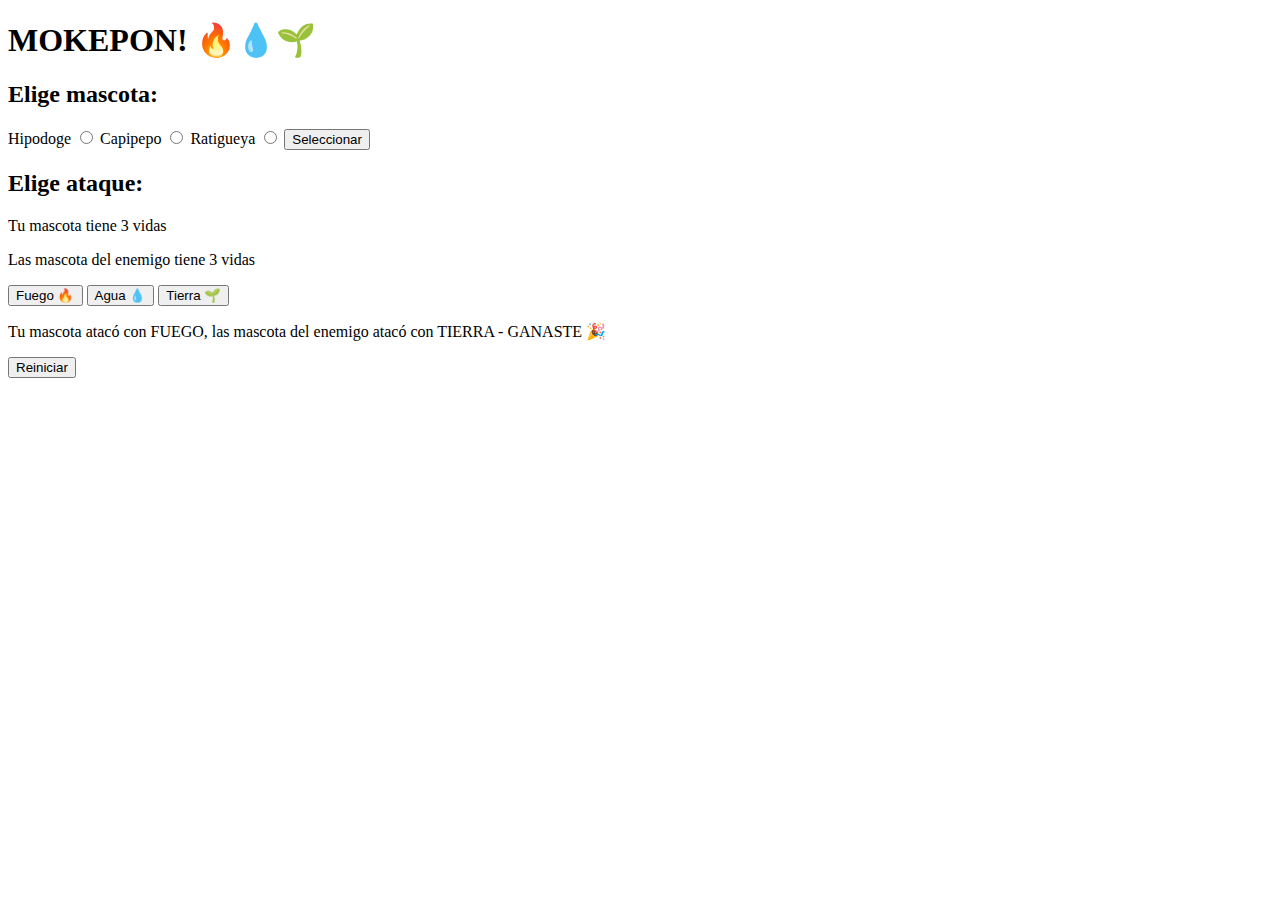
==== mokepon/index.html @ 8ae4eb19 "Eligiendo mokepon para el jugador y el jugadoe enemigo" ====
<!DOCTYPE html>
<html lang="en">
<head>
    <meta charset="UTF-8">
    <meta http-equiv="X-UA-Compatible" content="IE=edge">
    <meta name="viewport" content="width=device-width, initial-scale=1.0">
    <title>MOKEPON!</title>
</head>
<body>
    <h1>MOKEPON! 🔥💧🌱 </h1>
    <section id ="seleccionar-mascota">
        <h2>Elige mascota:</h2>
        <label for="hipodoge">Hipodoge</label>
        <input type="radio" name="mascota" id="hipodoge" />
        <label for="capipepo">Capipepo</label>
        <input type="radio" name="mascota" id="capipepo" />
        <label for="ratigueya">Ratigueya</label>
        <input type="radio" name="mascota" id="ratigueya" />
        <button id="boton-mascota">Seleccionar</button>
    </section>
    <section id="seleccionar-ataque">
            <h2>Elige ataque:</h2>
        <p>Tu mascota <span id="mascota-jugador"></span> tiene <span>3</span> vidas</p>
        <p>Las mascota <span id="mascota-enemigo"></span> del enemigo tiene <span>3</span> vidas</p>
        <button id="boton-fuego">Fuego 🔥</button>
        <button id="boton-agua">Agua 💧</button>
        <button id="boton-tierra">Tierra 🌱</button>
        </p>
    </section>
    <section id="mensajes">
        <p>Tu mascota atacó con FUEGO, las mascota del enemigo atacó con TIERRA - GANASTE 🎉</p>
    </section>
    <section id="reiniciar">
        <button id="boton-reiniciar">Reiniciar</button>
    </section>
    <script src="./js/main.js"></script>
</body>
</html>
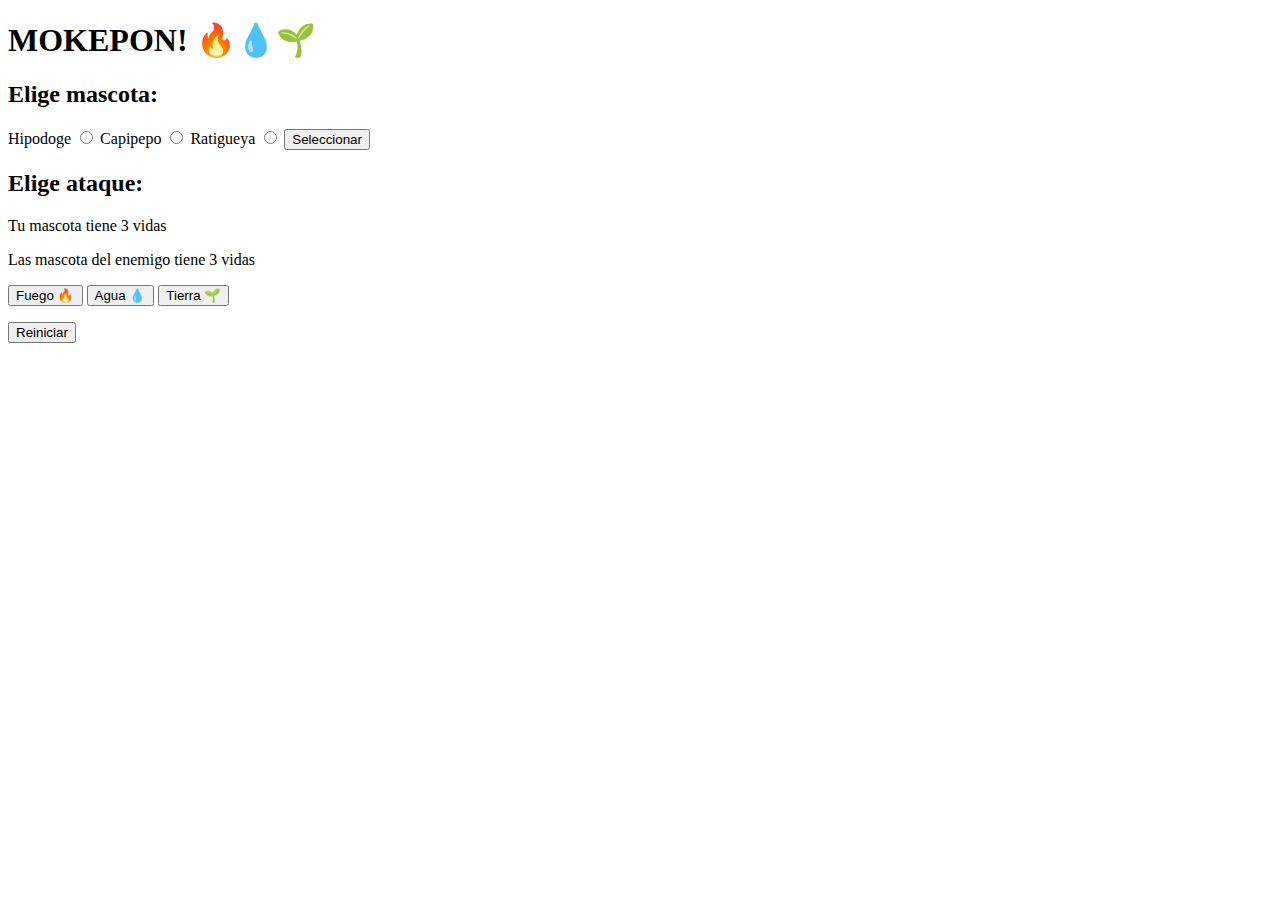
==== commit 50e96788: "Definiendo ataque del juegador y jugador enemigo" ====
--- a/mokepon/index.html
+++ b/mokepon/index.html
@@ -28,7 +28,6 @@
         </p>
     </section>
     <section id="mensajes">
-        <p>Tu mascota atacó con FUEGO, las mascota del enemigo atacó con TIERRA - GANASTE 🎉</p>
     </section>
     <section id="reiniciar">
         <button id="boton-reiniciar">Reiniciar</button>
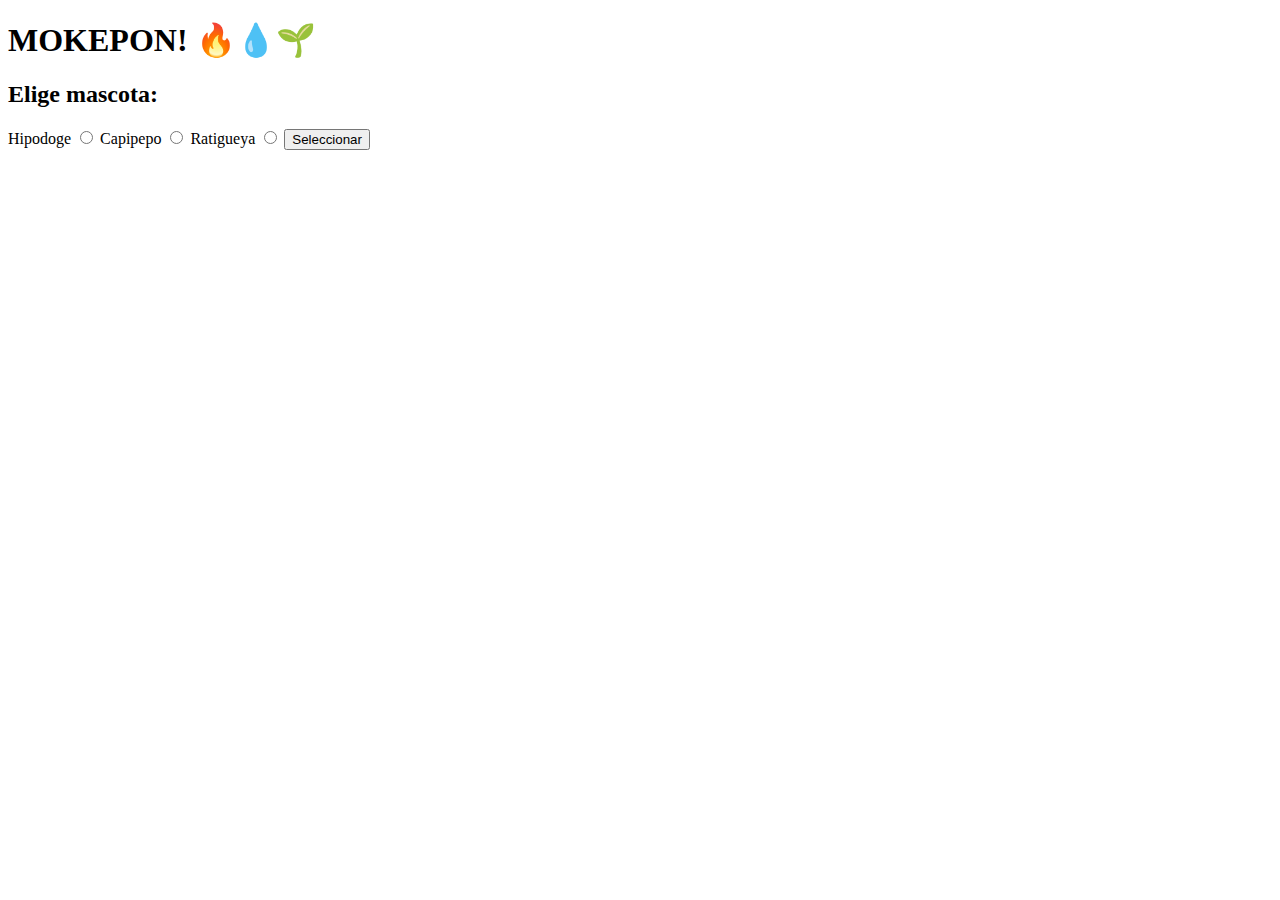
==== commit 8d73766e: "Ocultando secciones del juego" ====
--- a/mokepon/index.html
+++ b/mokepon/index.html
@@ -20,8 +20,8 @@
     </section>
     <section id="seleccionar-ataque">
             <h2>Elige ataque:</h2>
-        <p>Tu mascota <span id="mascota-jugador"></span> tiene <span>3</span> vidas</p>
-        <p>Las mascota <span id="mascota-enemigo"></span> del enemigo tiene <span>3</span> vidas</p>
+        <p>Tu mascota <span id="mascota-jugador"></span> tiene <span id="vidas-jugador">3</span> vidas</p>
+        <p>Las mascota <span id="mascota-enemigo"></span> del enemigo tiene <span id="vidas-enemigo">3</span> vidas</p>
         <button id="boton-fuego">Fuego 🔥</button>
         <button id="boton-agua">Agua 💧</button>
         <button id="boton-tierra">Tierra 🌱</button>
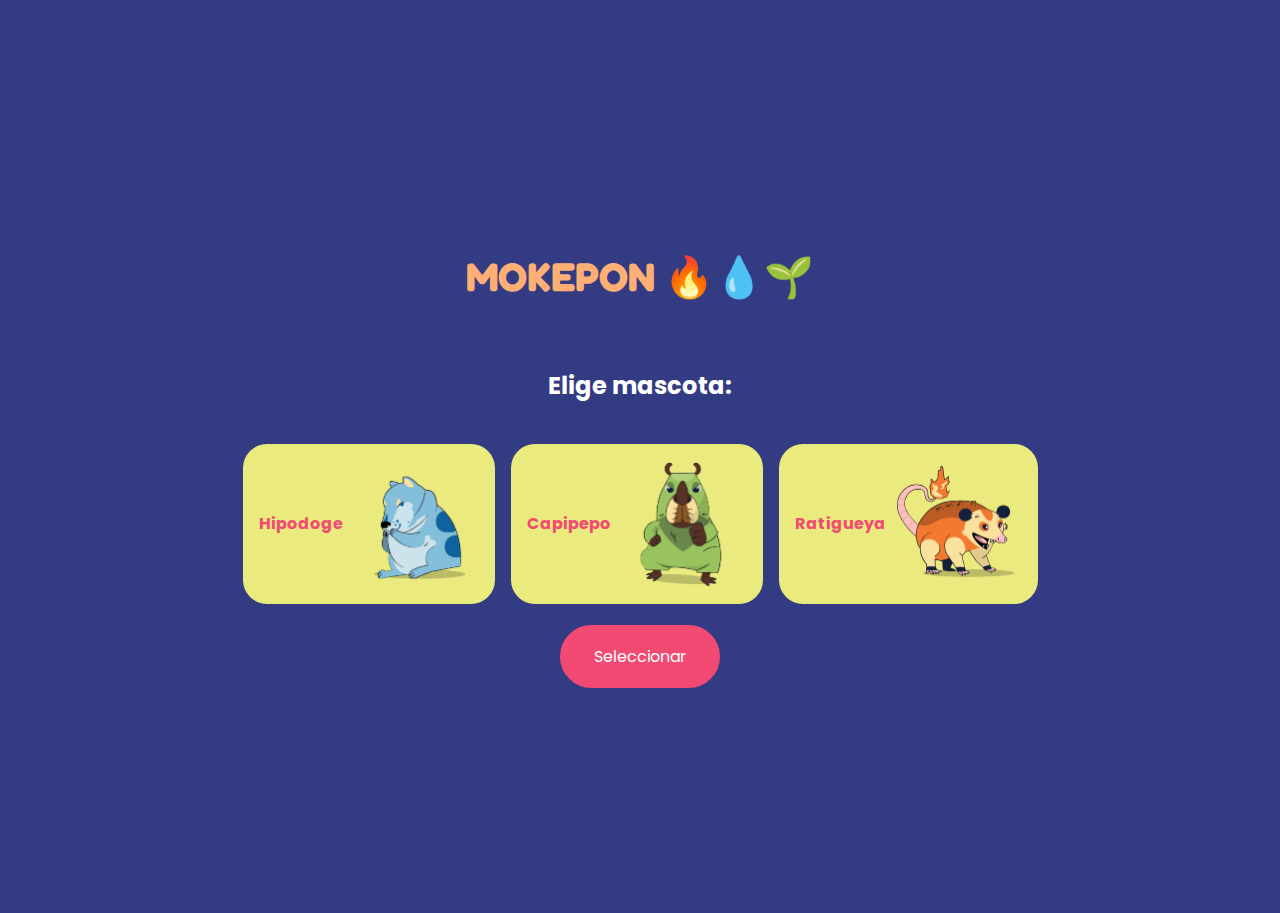
==== commit d4d8aae1: "Dandole estilos a mi primera seccion" ====
--- a/mokepon/index.html
+++ b/mokepon/index.html
@@ -4,19 +4,33 @@
     <meta charset="UTF-8">
     <meta http-equiv="X-UA-Compatible" content="IE=edge">
     <meta name="viewport" content="width=device-width, initial-scale=1.0">
+    <link rel="stylesheet" href="./style.css">
+    <script src="./js/main.js"></script>
     <title>MOKEPON!</title>
+
 </head>
 <body>
-    <h1>MOKEPON! 🔥💧🌱 </h1>
-    <section id ="seleccionar-mascota">
+    <section id ="seleccionar-mascota" class="first-view">
+        <h1>MOKEPON 🔥💧🌱 </h1>
         <h2>Elige mascota:</h2>
-        <label for="hipodoge">Hipodoge</label>
-        <input type="radio" name="mascota" id="hipodoge" />
-        <label for="capipepo">Capipepo</label>
-        <input type="radio" name="mascota" id="capipepo" />
-        <label for="ratigueya">Ratigueya</label>
-        <input type="radio" name="mascota" id="ratigueya" />
-        <button id="boton-mascota">Seleccionar</button>
+        <div class="mokepon-mascotas">
+            <label class="tarjeta-de-mokepon" for="hipodoge">
+                <p>Hipodoge</p>
+                <img src="./img/mokepons_mokepon_hipodoge_attack.webp" alt="Hipodoge">
+            </label>
+            <input type="radio" name="mascota" id="hipodoge" />
+            <label class="tarjeta-de-mokepon" for="capipepo">
+                <p>Capipepo</p>
+                <img src="./img/mokepons_mokepon_capipepo_attack.png" alt="Capipepo">
+            </label>
+            <input type="radio" name="mascota" id="capipepo" />
+            <label class="tarjeta-de-mokepon" for="ratigueya">
+                <p>Ratigueya</p>
+                <img src="./img/mokepons_mokepon_ratigueya_attack.png" alt="Ratigueya">
+            </label>
+            <input type="radio" name="mascota" id="ratigueya" />
+        </div>
+        <button id="boton-mascota" class="button">Seleccionar</button>
     </section>
     <section id="seleccionar-ataque">
             <h2>Elige ataque:</h2>
@@ -32,6 +46,5 @@
     <section id="reiniciar">
         <button id="boton-reiniciar">Reiniciar</button>
     </section>
-    <script src="./js/main.js"></script>
 </body>
 </html>--- a/mokepon/style.css
+++ b/mokepon/style.css
@@ -0,0 +1,72 @@
+@import url('https://fonts.googleapis.com/css2?family=Fredoka+One&family=Poppins:wght@500&display=swap');
+
+body {
+    font-family: 'Poppins', sans-serif;
+    margin: 0;
+    height: 100%;
+}
+
+.first-view {
+    display: flex;
+    flex-direction: column;
+    justify-content: center;
+    align-items: center;
+    background-color: #333C83;
+    padding: 0.4rem;
+    gap: 1.3rem;
+    height: 100vh;
+}
+
+h1 {
+    font-family: 'Fredoka One';
+    font-size: 40px;
+   
+    color: #FDAF75;
+}
+
+h2 {
+    font-family: 'Poppins', sans-serif;
+    color: #FFFFFF;
+}
+
+.mokepon-mascotas {
+    display: flex;
+    flex-wrap: wrap;
+    justify-content: center;
+    gap: 1rem;
+}
+
+.mokepon-mascotas img{
+    width: 8rem;
+}
+
+.tarjeta-de-mokepon {
+    display: flex;
+    flex-direction: row;
+    align-items: center;
+    gap: 0.5rem;
+    background-color: #EAEA7F;
+    padding: 1rem;
+    border-radius: 1.5rem;
+    color: #F24A72;
+    font-weight: bold;
+}
+  
+input {
+    display: none;
+}
+
+#boton-mascota {
+    font-family: 'Poppins';
+    font-size: 1rem;
+    width: 10rem;
+    padding: 1rem;
+    background-color: #F24A72;
+    border: 3px solid #F24A72;
+    border-radius: 2rem;
+    color: #FFFFFF;
+}
+
+.button:active{
+    transform: scale(.9);
+}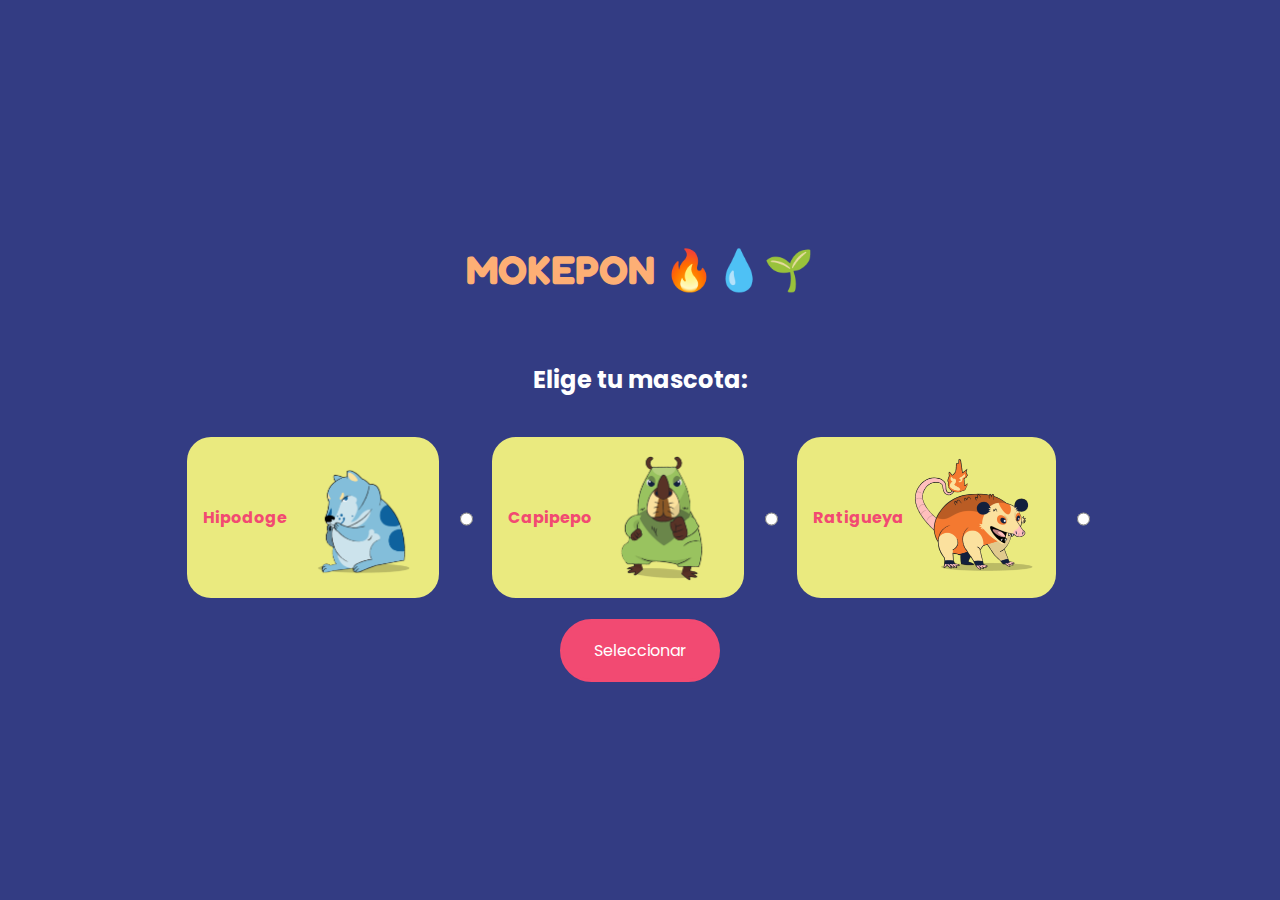
==== commit 212b5d6c: "Style" ====
--- a/mokepon/index.html
+++ b/mokepon/index.html
@@ -12,7 +12,7 @@
 <body>
     <section id ="seleccionar-mascota" class="first-view">
         <h1>MOKEPON 🔥💧🌱 </h1>
-        <h2>Elige mascota:</h2>
+        <h2>Elige tu mascota:</h2>
         <div class="mokepon-mascotas">
             <label class="tarjeta-de-mokepon" for="hipodoge">
                 <p>Hipodoge</p>
@@ -30,16 +30,18 @@
             </label>
             <input type="radio" name="mascota" id="ratigueya" />
         </div>
-        <button id="boton-mascota" class="button">Seleccionar</button>
+        <button id="boton-mascota">Seleccionar</button>
     </section>
-    <section id="seleccionar-ataque">
-            <h2>Elige ataque:</h2>
+    <section id="seleccionar-ataque" class="second-view">
+        <h1>MOKEPON 🦎🐂🦘</h1>
+        <h2>Elige ataque:</h2>
+        <div class="botones-ataque">
+            <button id="boton-fuego" class="button ataque">Fuego 🔥</button>
+            <button id="boton-agua" class="button ataque">Agua 💧</button>
+            <button id="boton-tierra" class="button ataque">Tierra 🌱</button>
+        </div>
         <p>Tu mascota <span id="mascota-jugador"></span> tiene <span id="vidas-jugador">3</span> vidas</p>
         <p>Las mascota <span id="mascota-enemigo"></span> del enemigo tiene <span id="vidas-enemigo">3</span> vidas</p>
-        <button id="boton-fuego">Fuego 🔥</button>
-        <button id="boton-agua">Agua 💧</button>
-        <button id="boton-tierra">Tierra 🌱</button>
-        </p>
     </section>
     <section id="mensajes">
     </section>
--- a/mokepon/style.css
+++ b/mokepon/style.css
@@ -1,18 +1,18 @@
 @import url('https://fonts.googleapis.com/css2?family=Fredoka+One&family=Poppins:wght@500&display=swap');
+@import './css/segunda-vista.css';
 
 body {
     font-family: 'Poppins', sans-serif;
+    background-color: #333C83;
     margin: 0;
     height: 100%;
 }
 
-.first-view {
+.first-view{
     display: flex;
     flex-direction: column;
     justify-content: center;
     align-items: center;
-    background-color: #333C83;
-    padding: 0.4rem;
     gap: 1.3rem;
     height: 100vh;
 }
@@ -20,7 +20,7 @@
 h1 {
     font-family: 'Fredoka One';
     font-size: 40px;
-   
+    text-align: center;
     color: #FDAF75;
 }
 
@@ -51,12 +51,19 @@
     color: #F24A72;
     font-weight: bold;
 }
+
+
+
+input:checked  label {
+    color: red;
+}
   
-input {
+  
+/*input {
     display: none;
 }
-
-#boton-mascota {
+*/
+button {
     font-family: 'Poppins';
     font-size: 1rem;
     width: 10rem;
@@ -67,6 +74,6 @@
     color: #FFFFFF;
 }
 
-.button:active{
+button:active{
     transform: scale(.9);
 }